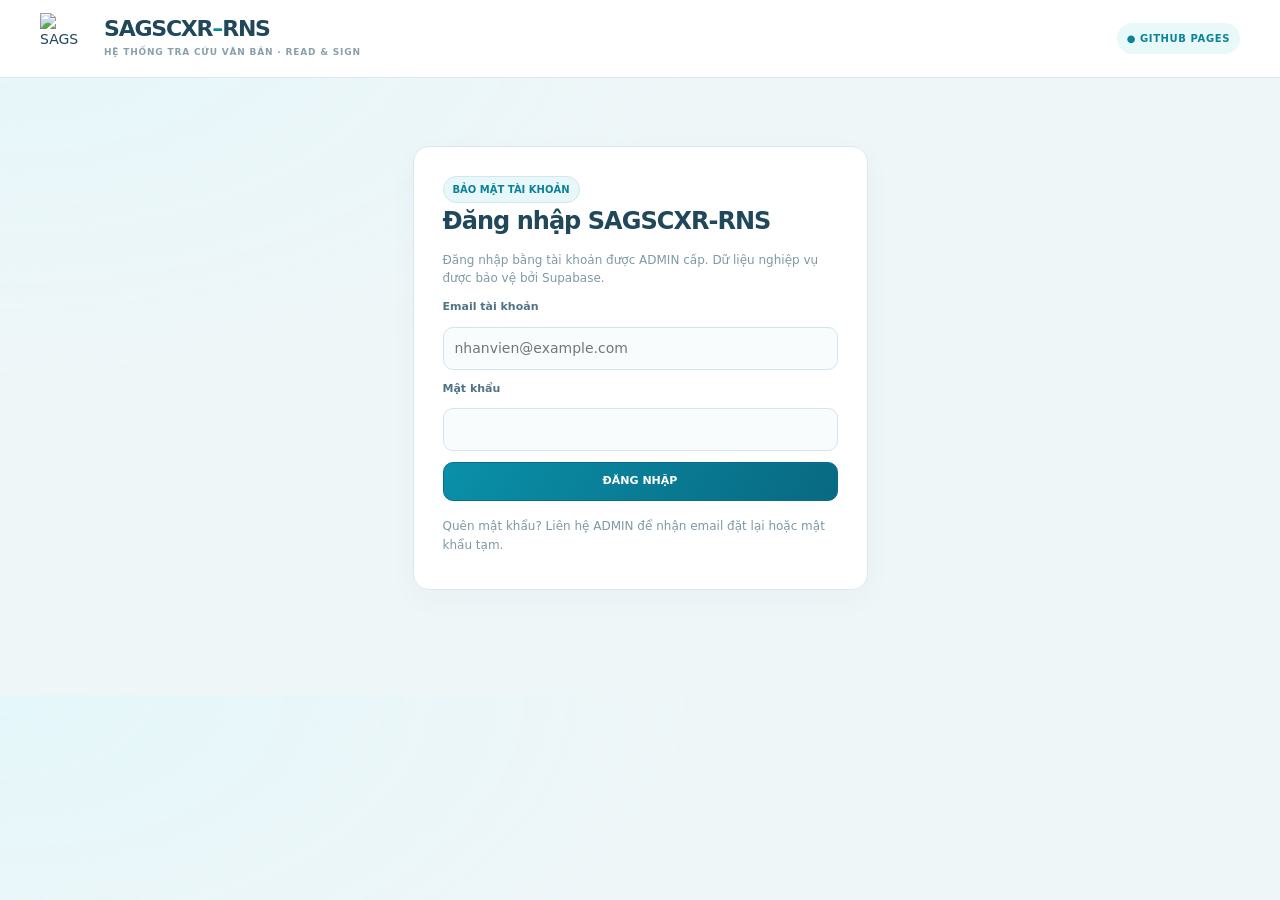
==== manage.html @ 1a541742 "Add manage.html entry point" ====
<!doctype html><html lang="vi"><head><meta charset="utf-8"><meta name="viewport" content="width=device-width,initial-scale=1,viewport-fit=cover"><meta name="theme-color" content="#edf5f8"><title>Quản lý tài khoản · SAGSCXR-RNS</title><link rel="stylesheet" href="app.css?v=gh1"><script defer src="app.js?v=gh1"></script></head><body data-view="manage"><header class="head"><div class="brand"><img alt="SAGS" src="https://raw.githubusercontent.com/sagsdieuhanh-gif/E-REPORT-SAGS/main/assets/branding/logo.png"><div><strong>SAGSCXR<span>–</span>RNS</strong><small>HỆ THỐNG TRA CỨU VĂN BẢN · READ & SIGN</small></div></div><div class="env">● GITHUB PAGES</div></header><div id="app" class="shell"><p class="loading">Đang tải SAGSCXR-RNS...</p></div></body></html>
---- app.css ----
:root{--ink:#20475a;--muted:#7793a2;--accent:#008ca6;--line:#dae9ee;--bg:#eff6f8;--green:#138768;--red:#b14b54}*{box-sizing:border-box}html{scroll-behavior:smooth}body{margin:0;background:radial-gradient(ellipse at top left,#e4f7fa,transparent 40%),var(--bg);color:var(--ink);font:14px/1.5 system-ui,-apple-system,"Segoe UI",Arial,sans-serif}button,input,select,textarea{font:inherit}button{cursor:pointer}button:disabled{opacity:.48;cursor:not-allowed}[hidden]{display:none!important}.head{background:#fff;border-bottom:1px solid #dbeaf0;min-height:78px;display:flex;align-items:center;justify-content:space-between;gap:10px;padding:10px max(20px,calc((100vw - 1200px)/2))}.brand{display:flex;align-items:center;gap:12px}.brand img{width:52px;height:52px;object-fit:contain}.brand strong{display:block;font-size:22px;line-height:1.1;letter-spacing:-.055em}.brand strong span{color:var(--accent)}.brand small{display:block;color:#89a0ab;font-size:9px;letter-spacing:.09em;font-weight:850;margin-top:5px}.env{font-size:10px;font-weight:850;letter-spacing:.06em;background:#e9f8f9;color:#0b849b;border-radius:50px;padding:8px 10px;white-space:nowrap}.shell{max-width:1220px;margin:0 auto;padding:23px 18px 60px}.loading{text-align:center;padding:40px;color:var(--muted)}.nav{display:flex;align-items:center;gap:7px;flex-wrap:wrap;background:#fff;border:1px solid var(--line);border-radius:13px;padding:9px;margin-bottom:19px}.nav a,.nav button{display:inline-flex;align-items:center;justify-content:center;text-decoration:none;padding:10px 12px;background:transparent;color:#548095;border:0;border-radius:9px;font-size:11px;font-weight:830;white-space:nowrap}.nav .active{background:#e6f7f9;color:#04839c}.nav .back{background:#115c75;color:#fff;margin-right:auto}.nav .logout{color:#a84b53}.hero{padding:27px 30px;margin-bottom:19px;background:linear-gradient(118deg,#ddf4f7,#f9fdfd);border:1px solid #d4eaf0;border-radius:22px}.hero small{color:#0892aa;font-weight:850;letter-spacing:.13em;font-size:10px}.hero h1{margin:6px 0 8px;font-size:30px;letter-spacing:-.04em}.hero h1 em{font-style:normal;color:var(--accent)}.hero p{margin:0;font-size:12px;color:#658796}.stats{display:grid;grid-template-columns:repeat(4,1fr);gap:12px;margin-bottom:19px}.stat,.card{background:#fff;border:1px solid var(--line);border-radius:16px;box-shadow:0 9px 30px #1a425608}.stat{padding:15px 18px}.stat label{font-size:10px;color:#819aa7;font-weight:850;letter-spacing:.06em;display:block}.stat strong{font-size:27px;letter-spacing:-.035em}.card{padding:20px}.card h2{font-size:19px;letter-spacing:-.035em;margin:0 0 13px}.columns{display:grid;grid-template-columns:minmax(270px,360px) minmax(0,1fr);gap:17px;align-items:start}.stack{display:grid;gap:17px}.form{display:flex;flex-direction:column;gap:11px}.form label{font-size:11px;font-weight:850;color:#517384}.form input:not([type=checkbox]),.form select,.form textarea,.search{width:100%;min-height:42px;border:1px solid #d2e6eb;background:#f9fcfd;color:#31596d;border-radius:10px;padding:10px 11px;outline:none}.form input:focus,.form select:focus,.search:focus{border-color:#00a4b7;box-shadow:0 0 0 3px #00a4b71a}.form textarea{min-height:90px}.btn{display:inline-flex;justify-content:center;align-items:center;gap:7px;border:1px solid #cfe5e9;border-radius:10px;padding:10px 12px;min-height:39px;font-size:11px;font-weight:850;color:#0a7e97;background:#eff9fa;text-decoration:none}.btn.primary{color:#fff;border-color:#086e87;background:linear-gradient(120deg,#0a90a9,#096982)}.btn.red{color:#ab4852;background:#fff4f5;border-color:#efd7d9}.btn.green{background:#0b8b72;border-color:#0b8b72;color:#fff}.btn.full{width:100%}.btn.sm{font-size:10px;padding:7px 10px;min-height:31px}.btn:hover:not(:disabled){filter:brightness(.97)}.inline{display:flex;gap:8px;align-items:center;flex-wrap:wrap}.push{margin-left:auto}.muted,.hint{color:var(--muted);font-size:12px;line-height:1.6}.hint{margin:5px 0}.badge{display:inline-flex;border-radius:50px;background:#e8f7fa;color:#0d8199;border:1px solid #cfe8ed;padding:5px 9px;font-size:10px;font-weight:850}.badge.ok{background:#e6f8ef;color:#157b61;border-color:#cae9d9}.badge.warn{background:#fff7e7;color:#986927;border-color:#edddbe}.badge.fail{background:#fff0f2;color:#b14b56;border-color:#efd2d6}.notice{border:1px solid #e8dbb8;background:#fffaec;color:#906d32;border-radius:10px;padding:12px;font-size:12px;line-height:1.65;margin:10px 0}.notice.fail{background:#fff1f2;border-color:#efd1d4;color:#b34b53}.notice.ok{background:#e8faf0;border-color:#cdecdc;color:#14785c}.item{display:flex;align-items:start;justify-content:space-between;gap:10px;padding:14px 0;border-bottom:1px solid #edf2f4}.item:last-child{border-bottom:0}.item strong{font-size:12px;line-height:1.5;color:#2b596d;overflow-wrap:anywhere}.item small{display:block;margin-top:5px;color:#8ba3ae;font-size:10px}.item button{flex-shrink:0}.doc{border:1px solid #e2edf1;padding:12px;border-radius:11px;margin:8px 0;display:flex;gap:11px;align-items:center}.doc .icon{width:38px;height:38px;flex:0 0 38px;border-radius:9px;background:#e9f7fa;display:grid;place-items:center;font-size:17px}.doc .details{min-width:0;flex:1}.doc strong{font-size:12px;overflow-wrap:anywhere}.doc small{font-size:10px;color:#829cac;display:block}.divider{height:1px;background:#e4eef1;margin:18px 0}.empty{border:1px dashed #d7e6eb;border-radius:11px;padding:30px 16px;text-align:center;color:#899da9;font-size:12px}.auth{max-width:455px;margin:45px auto}.auth .card{padding:29px}.auth h1{font-size:24px;letter-spacing:-.04em;margin:0}.auth p{color:#7f99a7;font-size:12px}.tablebox{overflow:auto}.table{width:100%;border-collapse:collapse;font-size:12px}.table th,.table td{border-bottom:1px solid #e5eef2;padding:11px 9px;text-align:left}.table th{background:#f5fafb;color:#688999;font-size:10px}.selectable{background:white;border:1px solid #e0eaee;width:100%;text-align:left;padding:12px;border-radius:10px;margin-bottom:8px}.selectable.active{background:#eaf9fa;border-color:#a7e0e9}.selectable strong{display:block;font-size:12px;color:#2c5c70}.selectable small{color:#849ead;font-size:10px}.progress{height:8px;border-radius:20px;background:#dfedf0;overflow:hidden;margin:10px 0}.progress span{display:block;height:100%;background:linear-gradient(90deg,#0b8aa5,#23b09d)}.steps{display:grid;grid-template-columns:repeat(4,1fr);gap:5px;margin-bottom:17px}.steps span{text-align:center;padding:9px 3px;background:#f1f5f6;color:#8ca2ac;font-size:9px;border-radius:8px;font-weight:850}.steps span.active{background:#dff5f8;color:#0b8099}.steps span.done{background:#e6f7eb;color:#17805f}.check{display:flex;gap:9px;align-items:start;font-size:12px;line-height:1.5;color:#466e7d}.check input{accent-color:#0b8fa8;margin-top:4px}.stafflist{max-height:220px;overflow:auto;border:1px solid #ddebf0;border-radius:9px;padding:7px}.stafflist label{display:flex;gap:8px;align-items:center;font-size:12px;padding:5px}.stafflist input{accent-color:#0b8ba3}.review{border:1px solid #e1edf1;border-radius:10px;background:#f9fcfd;padding:12px}.review p{margin:6px 0;font-size:12px;overflow-wrap:anywhere}.overlay{position:fixed;inset:0;display:grid;place-items:center;background:#18364788;z-index:70;padding:16px}.modal{width:min(100%,540px);max-height:92dvh;overflow:auto;border-radius:18px;padding:24px;background:white;box-shadow:0 20px 60px #122e3d66}.modal h2{font-size:19px;margin:0 0 7px}.modal input{width:100%;min-height:42px;border:1px solid #cde0e7;border-radius:9px;padding:9px}.modal .btn{margin-top:8px}.footer{text-align:center;color:#91a5af;font-size:10px;margin:30px}.nowrap{white-space:nowrap}
@media(max-width:900px){.columns{grid-template-columns:1fr}.shell{padding:15px 12px 40px}.hero{padding:20px}.hero h1{font-size:25px}}
@media(max-width:600px){.head{min-height:68px;padding:9px 12px}.brand img{width:43px;height:43px}.brand strong{font-size:18px}.brand small{font-size:8px}.env{font-size:8px}.nav{overflow-x:auto;flex-wrap:nowrap}.nav a,.nav button{padding:9px 7px;font-size:10px}.nav .back{margin-right:0}.stats{grid-template-columns:repeat(2,1fr);gap:8px}.stat{padding:11px}.stat strong{font-size:23px}.card{padding:15px}.item{flex-wrap:wrap}.item button{margin-top:5px}.steps span{font-size:8px}}
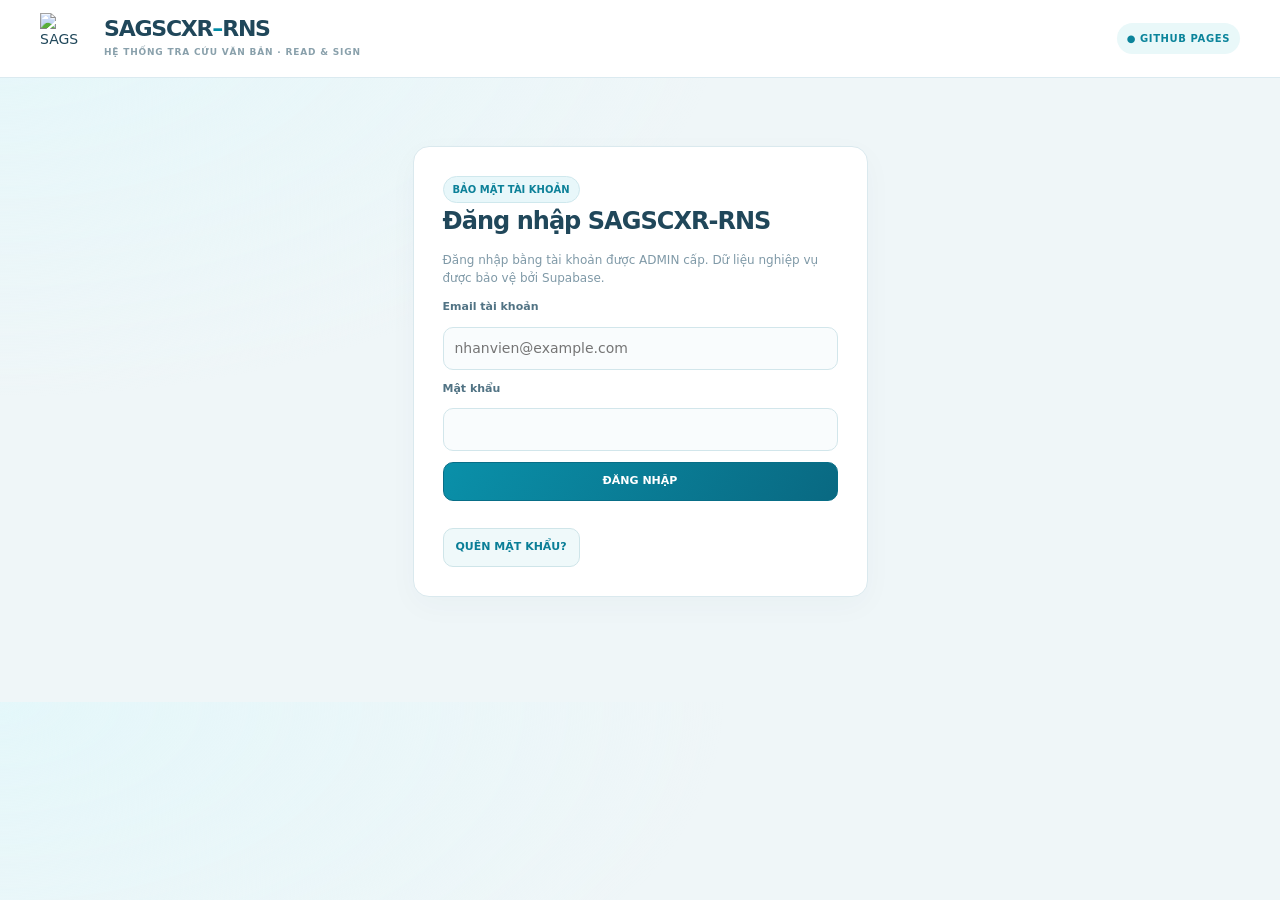
==== commit 382662a4: "Refresh cached RNS authentication router for independent app rights" ====
--- a/manage.html
+++ b/manage.html
@@ -1 +1 @@
-<!doctype html><html lang="vi"><head><meta charset="utf-8"><meta name="viewport" content="width=device-width,initial-scale=1,viewport-fit=cover"><meta name="theme-color" content="#edf5f8"><title>Quản lý tài khoản · SAGSCXR-RNS</title><link rel="stylesheet" href="app.css?v=gh1"><script defer src="app.js?v=gh1"></script></head><body data-view="manage"><header class="head"><div class="brand"><img alt="SAGS" src="https://raw.githubusercontent.com/sagsdieuhanh-gif/E-REPORT-SAGS/main/assets/branding/logo.png"><div><strong>SAGSCXR<span>–</span>RNS</strong><small>HỆ THỐNG TRA CỨU VĂN BẢN · READ & SIGN</small></div></div><div class="env">● GITHUB PAGES</div></header><div id="app" class="shell"><p class="loading">Đang tải SAGSCXR-RNS...</p></div></body></html>+<!doctype html><html lang="vi"><head><meta charset="utf-8"><meta name="viewport" content="width=device-width,initial-scale=1,viewport-fit=cover"><meta name="theme-color" content="#edf5f8"><title>Quản lý tài khoản · SAGSCXR-RNS</title><link rel="stylesheet" href="app.css?v=gh1"><script defer src="app.js?v=gh5-independent-access"></script></head><body data-view="manage"><header class="head"><div class="brand"><img alt="SAGS" src="https://raw.githubusercontent.com/sagsdieuhanh-gif/E-REPORT-SAGS/main/assets/branding/logo.png"><div><strong>SAGSCXR<span>–</span>RNS</strong><small>HỆ THỐNG TRA CỨU VĂN BẢN · READ & SIGN</small></div></div><div class="env">● GITHUB PAGES</div></header><div id="app" class="shell"><p class="loading">Đang tải SAGSCXR-RNS...</p></div></body></html>
